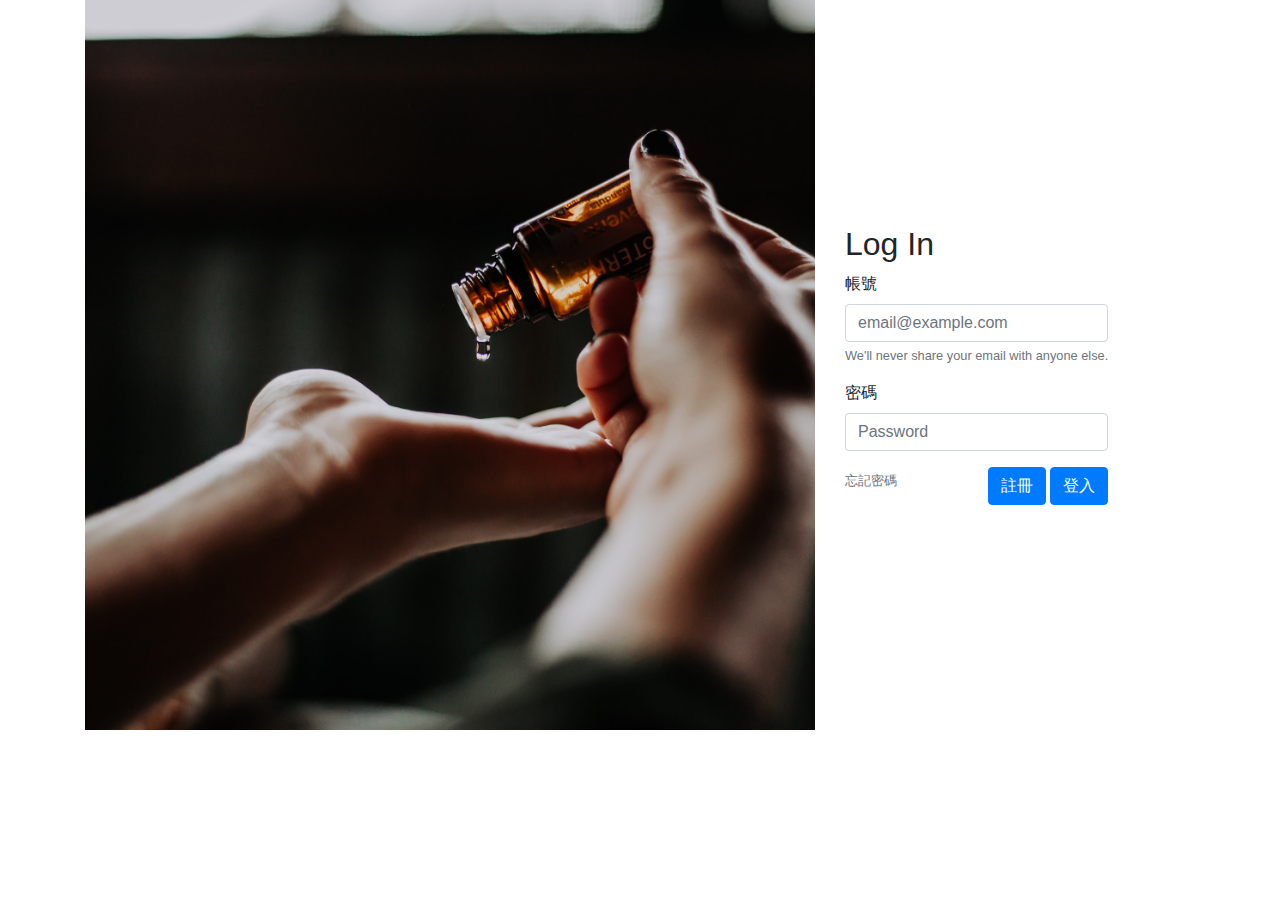
==== log-in.html @ 2ce217f7 "hi" ====
<!DOCTYPE html>
<html lang="en">

<head>
    <meta charset="UTF-8">
    <meta name="viewport" content="width=device-width, initial-scale=1.0">
    <title>Document</title>
    <link rel="stylesheet" href="log-in.css">
</head>

<body>
    <div class="container">
        <div class="row">
            <div class="col-12 col-md-8">
                <img src="image/log-in/photo-1515377905703-c4788e51af15.png" alt="">
            </div>
            <div class="col-12 col-md-4 d-flex align-items-center">
                <form>
                    <div class="form-group">
                        <h2>Log In</h2>
                        <label for="exampleInputEmail1">帳號</label>
                        <input type="email" class="form-control" id="exampleInputEmail1" aria-describedby="emailHelp" placeholder="email@example.com">
                        <small id="emailHelp" class="form-text text-muted">We'll never share your email with anyone else.</small>
                    </div>
                    <div class="form-group">
                        <label for="exampleInputPassword1">密碼</label>
                        <input type="password" class="form-control" id="exampleInputPassword1" placeholder="Password">
                    </div>
                    <div class="d-flex justify-content-lg-between">
                        <small id="emailHelp" class="form-text text-muted">忘記密碼</small>
                        <div>
                            <button type="submit" class="btn btn-primary">註冊</button>
                            <button type="submit" class="btn btn-primary">登入</button>
                        </div>
                    </div>
                </form>
            </div>
        </div>
    </div>
</body>

</html>
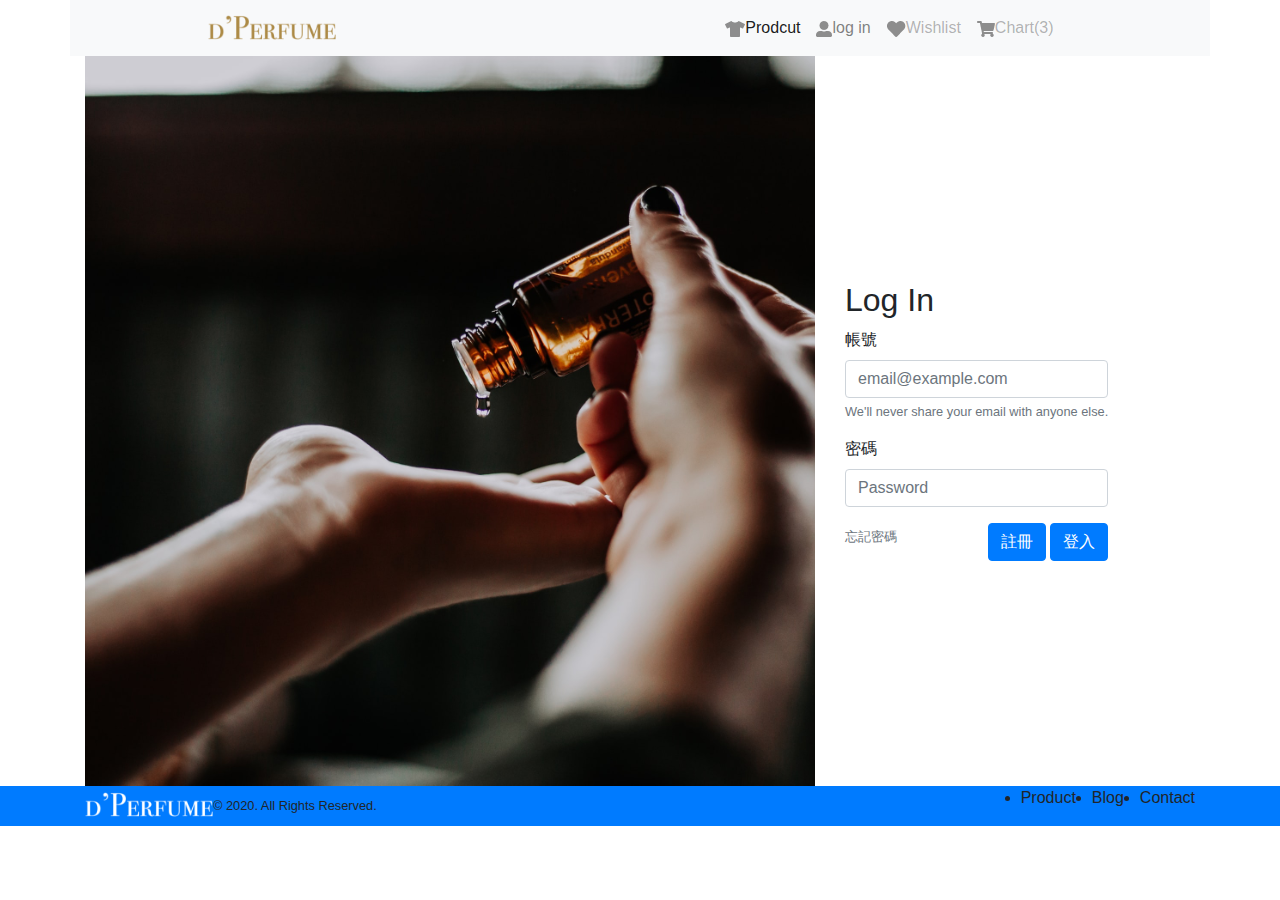
==== commit e82cf877: "hi" ====
--- a/log-in.html
+++ b/log-in.html
@@ -6,9 +6,42 @@
     <meta name="viewport" content="width=device-width, initial-scale=1.0">
     <title>Document</title>
     <link rel="stylesheet" href="log-in.css">
+    <script src="https://code.jquery.com/jquery-3.3.1.slim.min.js" integrity="sha384-q8i/X+965DzO0rT7abK41JStQIAqVgRVzpbzo5smXKp4YfRvH+8abtTE1Pi6jizo" crossorigin="anonymous"></script>
+    <script src="https://cdnjs.cloudflare.com/ajax/libs/popper.js/1.14.7/umd/popper.min.js" integrity="sha384-UO2eT0CpHqdSJQ6hJty5KVphtPhzWj9WO1clHTMGa3JDZwrnQq4sF86dIHNDz0W1" crossorigin="anonymous"></script>
+    <script src="https://stackpath.bootstrapcdn.com/bootstrap/4.3.1/js/bootstrap.min.js" integrity="sha384-JjSmVgyd0p3pXB1rRibZUAYoIIy6OrQ6VrjIEaFf/nJGzIxFDsf4x0xIM+B07jRM" crossorigin="anonymous"></script>
 </head>
 
 <body>
+    <div class="container">
+        <nav class="navbar navbar-expand-lg navbar-light bg-light row ">
+            <div class="col-12 col-lg-7 row d-flex justify-content-around">
+                <div>
+                    <a href="index.html"><img src="image/layout/d’Perfume.png" alt=""></a>
+                </div>
+                <div>
+                    <button class="navbar-toggler" type="button" data-toggle="collapse" data-target="#navbarTogglerDemo01" aria-controls="navbarTogglerDemo01" aria-expanded="false" aria-label="Toggle navigation">
+                  <span class="navbar-toggler-icon"></span>
+                </button>
+                </div>
+            </div>
+            <div class="collapse navbar-collapse col-12 col-lg-5" id="navbarTogglerDemo01">
+                <ul class="navbar-nav mr-sm-0 mt-2 mt-lg-0  ">
+                    <li class="nav-item active text-center">
+                        <a class="nav-link" href="product-list.html"><img src="image/layout/tshirt.png" alt="">Prodcut<span class="sr-only">(current)</span></a>
+                    </li>
+                    <li class="nav-item text-center">
+                        <a class="nav-link" href="log-in.html"><img src="image/layout/user-alt.png" alt="">log in</a>
+                    </li>
+                    <li class="nav-item text-center">
+                        <a class="nav-link disabled" href="#"><img src="image/layout/heart.png" alt="">Wishlist</a>
+                    </li>
+                    <li class="nav-item text-center">
+                        <a class="nav-link disabled" href="#"><img src="image/layout/shopping-cart.png" alt="">Chart(3)</a>
+                    </li>
+                </ul>
+            </div>
+        </nav>
+    </div>
     <div class="container">
         <div class="row">
             <div class="col-12 col-md-8">
@@ -37,6 +70,30 @@
             </div>
         </div>
     </div>
+    <div class="container-fluid bg-primary ">
+        <div class="container ">
+            <div class="row footer-text">
+                <div class="col-12 col-md-6 d-flex ">
+                    <div>
+                        <a href="index.html">
+                            <img src="image/layout/d’Perfumew.png" alt="footer-logo">
+                        </a>
+                    </div>
+                    <div class="d-flex align-items-center">
+                        <small>© 2020. All Rights Reserved.</small>
+                    </div>
+                </div>
+                <div class="col-12 col-md-6 d-flex justify-content-lg-end justify-content-sm-center">
+                    <ul class="footer-info d-flex  ">
+                        <li class="ml-3">Product</li>
+                        <li class="ml-3">Blog</li>
+                        <li class="ml-3">Contact</li>
+                    </ul>
+                </div>
+            </div>
+        </div>
+    </div>
+
 </body>
 
 </html>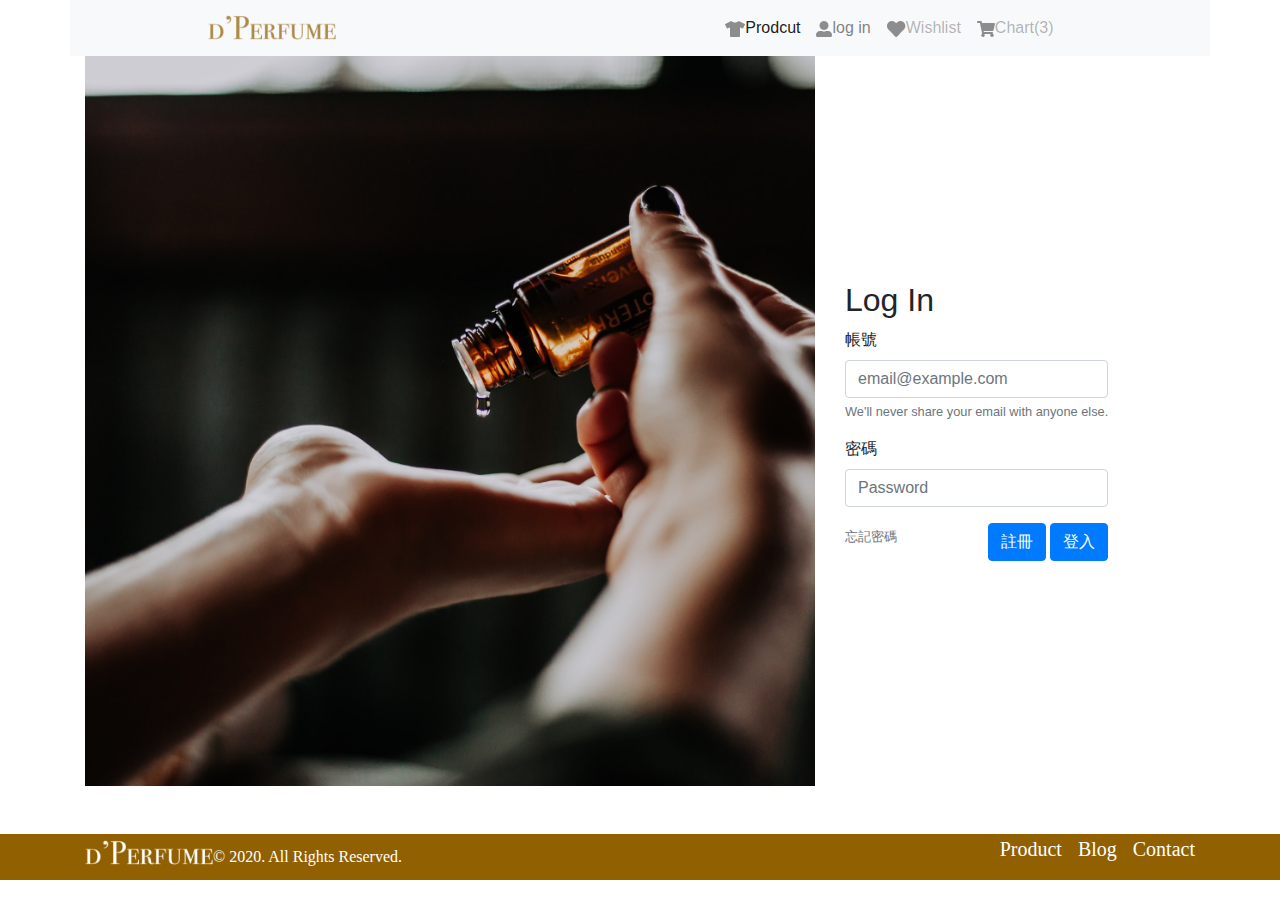
==== commit 399daef5: "hi" ====
--- a/log-in.html
+++ b/log-in.html
@@ -42,7 +42,7 @@
             </div>
         </nav>
     </div>
-    <div class="container">
+    <div class="container mb-5">
         <div class="row">
             <div class="col-12 col-md-8">
                 <img src="image/log-in/photo-1515377905703-c4788e51af15.png" alt="">
